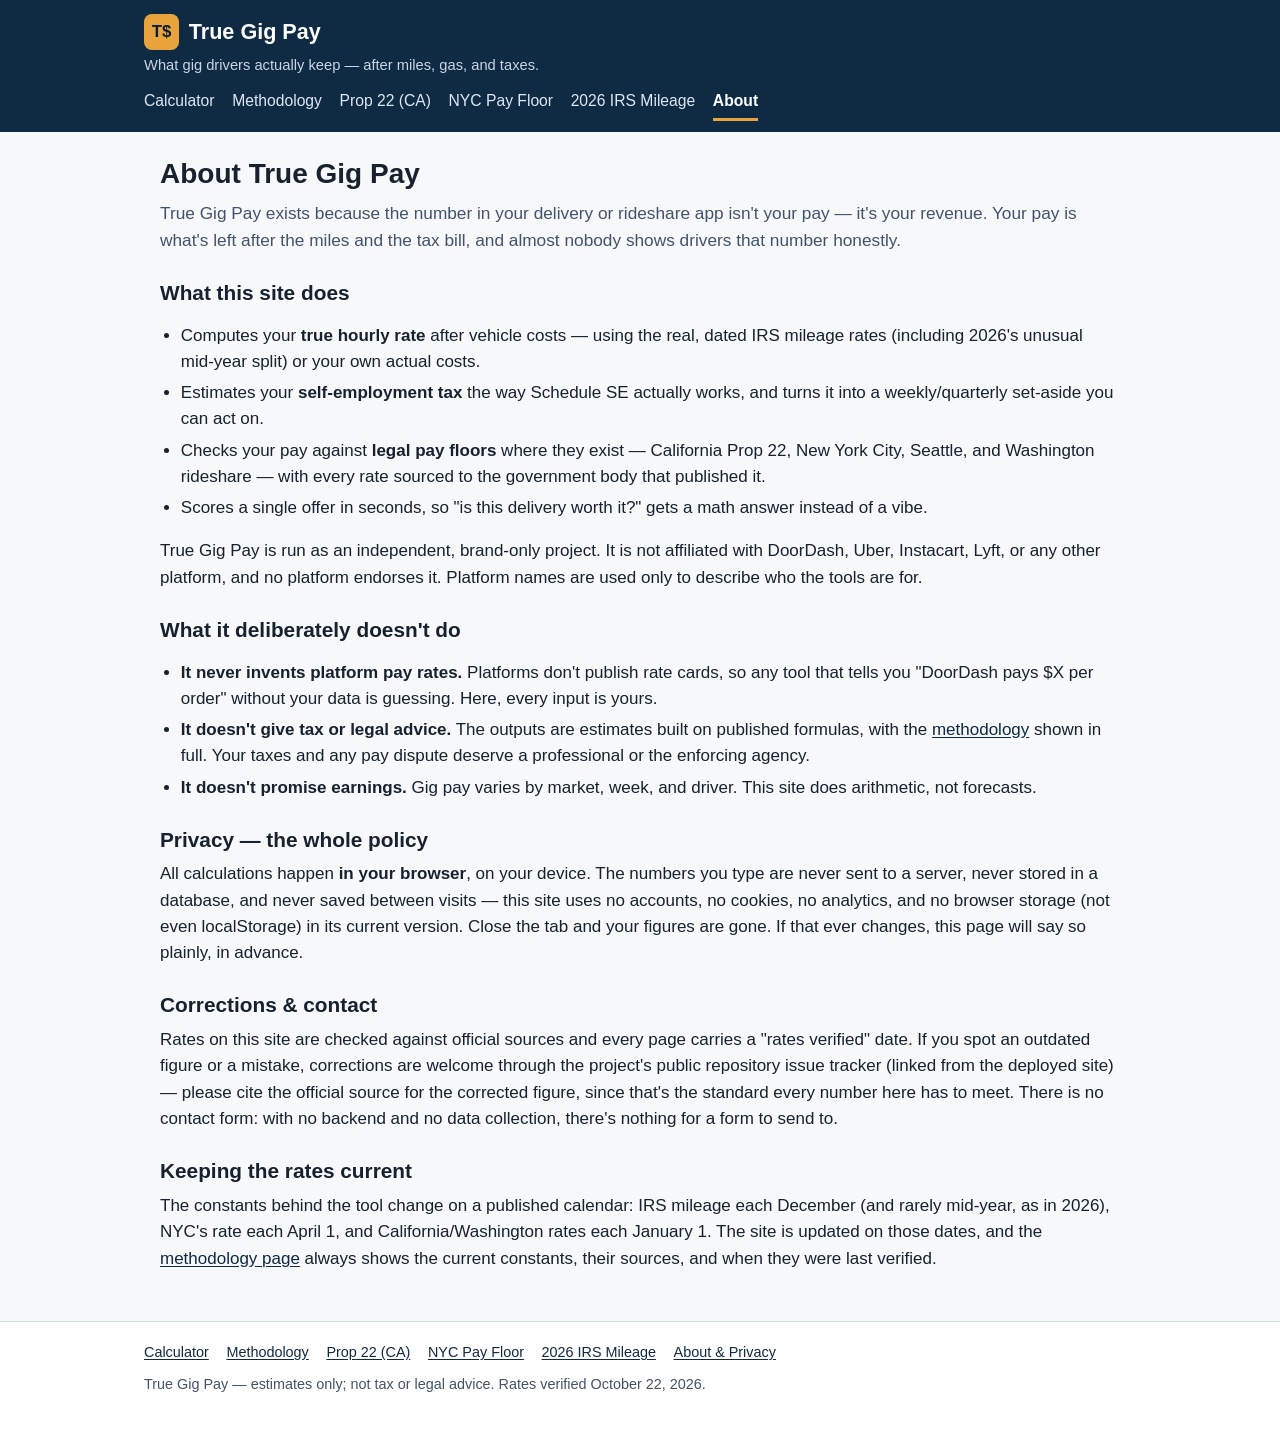
==== about.html @ 0ec1b2d3 "True Gig Pay v1.0 — initial site" ====
<!DOCTYPE html>
<html lang="en">
<head>
<meta charset="UTF-8">
<meta name="viewport" content="width=device-width, initial-scale=1.0">
<title>About True Gig Pay — What This Site Is, and Its Privacy Promise</title>
<meta name="description" content="True Gig Pay is a free, no-account calculator that shows gig drivers their true hourly rate after vehicle costs and self-employment tax. All math happens in your browser; no data is collected.">
<link rel="icon" href="favicon.svg" type="image/svg+xml">
<link rel="stylesheet" href="styles.css">
</head>
<body>
<a class="skip-link" href="#main">Skip to main content</a>
<header class="site-header">
  <div class="wrap">
    <a class="brand" href="index.html"><span class="mark" aria-hidden="true">T$</span> True Gig Pay</a>
    <p class="brand-tag">What gig drivers actually keep — after miles, gas, and taxes.</p>
    <nav class="main-nav" aria-label="Main">
      <a href="index.html">Calculator</a>
      <a href="methodology.html">Methodology</a>
      <a href="prop-22.html">Prop 22 (CA)</a>
      <a href="nyc-pay.html">NYC Pay Floor</a>
      <a href="irs-mileage.html">2026 IRS Mileage</a>
      <a href="about.html" aria-current="page">About</a>
    </nav>
  </div>
</header>

<main id="main">
  <h1>About True Gig Pay</h1>
  <p class="lede">True Gig Pay exists because the number in your delivery or rideshare app isn't your pay — it's your revenue. Your pay is what's left after the miles and the tax bill, and almost nobody shows drivers that number honestly.</p>

  <h2>What this site does</h2>
  <ul>
    <li>Computes your <strong>true hourly rate</strong> after vehicle costs — using the real, dated IRS mileage rates (including 2026's unusual mid-year split) or your own actual costs.</li>
    <li>Estimates your <strong>self-employment tax</strong> the way Schedule SE actually works, and turns it into a weekly/quarterly set-aside you can act on.</li>
    <li>Checks your pay against <strong>legal pay floors</strong> where they exist — California Prop 22, New York City, Seattle, and Washington rideshare — with every rate sourced to the government body that published it.</li>
    <li>Scores a single offer in seconds, so "is this delivery worth it?" gets a math answer instead of a vibe.</li>
  </ul>
  <p>True Gig Pay is run as an independent, brand-only project. It is not affiliated with DoorDash, Uber, Instacart, Lyft, or any other platform, and no platform endorses it. Platform names are used only to describe who the tools are for.</p>

  <h2>What it deliberately doesn't do</h2>
  <ul>
    <li><strong>It never invents platform pay rates.</strong> Platforms don't publish rate cards, so any tool that tells you "DoorDash pays $X per order" without your data is guessing. Here, every input is yours.</li>
    <li><strong>It doesn't give tax or legal advice.</strong> The outputs are estimates built on published formulas, with the <a href="methodology.html">methodology</a> shown in full. Your taxes and any pay dispute deserve a professional or the enforcing agency.</li>
    <li><strong>It doesn't promise earnings.</strong> Gig pay varies by market, week, and driver. This site does arithmetic, not forecasts.</li>
  </ul>

  <h2>Privacy — the whole policy</h2>
  <p>All calculations happen <strong>in your browser</strong>, on your device. The numbers you type are never sent to a server, never stored in a database, and never saved between visits — this site uses no accounts, no cookies, no analytics, and no browser storage (not even localStorage) in its current version. Close the tab and your figures are gone. If that ever changes, this page will say so plainly, in advance.</p>

  <h2>Corrections &amp; contact</h2>
  <p>Rates on this site are checked against official sources and every page carries a "rates verified" date. If you spot an outdated figure or a mistake, corrections are welcome through the project's public repository issue tracker (linked from the deployed site) — please cite the official source for the corrected figure, since that's the standard every number here has to meet. There is no contact form: with no backend and no data collection, there's nothing for a form to send to.</p>

  <h2>Keeping the rates current</h2>
  <p>The constants behind the tool change on a published calendar: IRS mileage each December (and rarely mid-year, as in 2026), NYC's rate each April 1, and California/Washington rates each January 1. The site is updated on those dates, and the <a href="methodology.html">methodology page</a> always shows the current constants, their sources, and when they were last verified.</p>
</main>

<footer class="site-footer">
  <div class="wrap">
    <nav aria-label="Footer">
      <a href="index.html">Calculator</a>
      <a href="methodology.html">Methodology</a>
      <a href="prop-22.html">Prop 22 (CA)</a>
      <a href="nyc-pay.html">NYC Pay Floor</a>
      <a href="irs-mileage.html">2026 IRS Mileage</a>
      <a href="about.html">About &amp; Privacy</a>
    </nav>
    <p>True Gig Pay — estimates only; not tax or legal advice. Rates verified October 22, 2026.</p>
  </div>
</footer>
</body>
</html>
---- styles.css ----
/* True Gig Pay — styles. Mobile-first, no frameworks, system fonts. */

:root {
  --ink: #17222e;
  --ink-soft: #43536a;
  --bg: #f6f8fa;
  --card: #ffffff;
  --navy: #0f2a43;
  --navy-dark: #0a1e31;
  --gold: #b97d16;
  --gold-bright: #e8a33d;
  --line: #d5dde5;
  --good: #146c2e;
  --bad: #b3261e;
  --warn: #8a5a00;
  --radius: 10px;
}

* { box-sizing: border-box; }

html { -webkit-text-size-adjust: 100%; }

body {
  margin: 0;
  font-family: -apple-system, BlinkMacSystemFont, "Segoe UI", Roboto, "Helvetica Neue", Arial, sans-serif;
  color: var(--ink);
  background: var(--bg);
  line-height: 1.55;
  font-size: 17px;
}

a { color: var(--navy); text-decoration: underline; text-underline-offset: 2px; }
a:hover { color: var(--gold); }

/* Visible keyboard focus everywhere */
a:focus-visible, button:focus-visible, input:focus-visible,
select:focus-visible, [tabindex]:focus-visible {
  outline: 3px solid var(--gold-bright);
  outline-offset: 2px;
}

.skip-link {
  position: absolute; left: -9999px; top: 0;
  background: var(--navy); color: #fff; padding: 0.6rem 1rem; z-index: 50;
}
.skip-link:focus { left: 0; color: #fff; }

/* Header / nav */
.site-header {
  background: var(--navy);
  color: #fff;
  padding: 0.9rem 1rem 0.7rem;
}
.site-header .wrap { max-width: 62rem; margin: 0 auto; }
.brand {
  display: flex; align-items: center; gap: 0.6rem;
  color: #fff; text-decoration: none; font-weight: 700; font-size: 1.35rem;
}
.brand:hover { color: #fff; }
.brand .mark {
  display: inline-flex; align-items: center; justify-content: center;
  width: 2.2rem; height: 2.2rem; border-radius: 8px;
  background: var(--gold-bright); color: var(--navy-dark);
  font-weight: 800; font-size: 1.05rem;
}
.brand-tag { color: #c8d6e4; font-size: 0.92rem; margin: 0.25rem 0 0.55rem; }
.main-nav { display: flex; flex-wrap: wrap; gap: 0.3rem 1.1rem; }
.main-nav a { color: #dce7f2; text-decoration: none; font-size: 0.98rem; padding: 0.25rem 0; }
.main-nav a:hover { color: var(--gold-bright); text-decoration: underline; }
.main-nav a[aria-current="page"] { color: #fff; font-weight: 700; border-bottom: 3px solid var(--gold-bright); }

main { max-width: 62rem; margin: 0 auto; padding: 1.2rem 1rem 2.5rem; }

h1 { font-size: 1.75rem; line-height: 1.2; margin: 0.4rem 0 0.6rem; }
h2 { font-size: 1.3rem; margin: 1.6rem 0 0.5rem; line-height: 1.25; }
h3 { font-size: 1.08rem; margin: 1.1rem 0 0.4rem; }
p { margin: 0.55rem 0; }
.lede { font-size: 1.08rem; color: var(--ink-soft); }
.small { font-size: 0.9rem; color: var(--ink-soft); }
ul, ol { padding-left: 1.3rem; }
li { margin: 0.3rem 0; }

/* Cards / tool sections */
.tool-card {
  background: var(--card);
  border: 1px solid var(--line);
  border-radius: var(--radius);
  padding: 1.1rem 1.1rem 1.25rem;
  margin: 1.2rem 0;
  box-shadow: 0 1px 3px rgba(15, 42, 67, 0.06);
}
.tool-card > h2 { margin-top: 0; }
fieldset { border: 1px solid var(--line); border-radius: var(--radius); padding: 0.9rem 1rem 1rem; margin: 1rem 0; }
legend { font-weight: 700; padding: 0 0.35rem; }

.grid { display: grid; grid-template-columns: 1fr; gap: 0.85rem; }
@media (min-width: 640px) {
  .grid { grid-template-columns: 1fr 1fr; }
  .grid .span-2 { grid-column: span 2; }
}

.field label { display: block; font-weight: 600; margin-bottom: 0.25rem; }
.field .hint { font-weight: 400; font-size: 0.88rem; color: var(--ink-soft); display: block; }
.field input, .field select {
  width: 100%;
  padding: 0.6rem 0.65rem;
  font-size: 1rem;
  border: 1.5px solid #93a5b8;
  border-radius: 8px;
  background: #fff;
  color: var(--ink);
}
.field input[aria-invalid="true"], .field select[aria-invalid="true"] { border-color: var(--bad); }
.field-error { color: var(--bad); font-size: 0.9rem; margin: 0.3rem 0 0; font-weight: 600; }

.radio-row { display: flex; flex-wrap: wrap; gap: 0.6rem 1.4rem; margin: 0.4rem 0; }
.radio-row label { display: inline-flex; gap: 0.45rem; align-items: center; font-weight: 600; }
.radio-row input { width: 1.15rem; height: 1.15rem; accent-color: var(--navy); }

.btn {
  display: inline-block;
  background: var(--navy); color: #fff;
  border: none; border-radius: 8px;
  font-size: 1.05rem; font-weight: 700;
  padding: 0.75rem 1.5rem; cursor: pointer; margin-top: 0.6rem;
}
.btn:hover { background: var(--navy-dark); }

.error-summary {
  border: 2px solid var(--bad); border-radius: var(--radius);
  background: #fdf1f0; padding: 0.8rem 1rem; margin: 1rem 0;
}
.error-summary p { margin: 0; font-weight: 700; color: var(--bad); }

/* Results */
.results { margin-top: 1.2rem; border-top: 3px solid var(--gold-bright); padding-top: 0.8rem; }
.results h3 { margin-top: 0; }
.result-table { width: 100%; border-collapse: collapse; }
.result-table th, .result-table td {
  text-align: left; padding: 0.45rem 0.4rem; border-bottom: 1px solid var(--line); vertical-align: top;
}
.result-table th { font-weight: 600; color: var(--ink-soft); width: 58%; }
.result-table td { font-weight: 700; text-align: right; white-space: nowrap; }
@media (max-width: 480px) {
  .result-table th { width: auto; }
  .result-table td { white-space: normal; }
}
.takehome {
  background: #eef5ee; border: 1px solid #bcd8c0; border-radius: var(--radius);
  padding: 0.85rem 1rem; margin-top: 1rem;
}
.takehome .big { font-size: 1.35rem; font-weight: 800; }
.verdict { font-weight: 700; }
.verdict.good { color: var(--good); }
.verdict.bad { color: var(--bad); }
.verdict.warn { color: var(--warn); }

/* Info / constants strip */
.constants {
  background: #fdf6e9; border: 1px solid #ecd9ac; border-radius: var(--radius);
  padding: 0.9rem 1.1rem; margin: 1.2rem 0; font-size: 0.95rem;
}
.constants h2 { font-size: 1.05rem; margin-top: 0; }
.disclaimer {
  border-left: 4px solid var(--gold);
  background: #fff; padding: 0.7rem 1rem; margin: 1.2rem 0; font-size: 0.95rem;
}

/* Content pages */
.content-table { width: 100%; border-collapse: collapse; margin: 0.8rem 0; font-size: 0.96rem; }
.content-table th, .content-table td { border: 1px solid var(--line); padding: 0.5rem 0.6rem; text-align: left; vertical-align: top; }
.content-table th { background: #eef2f6; }
.formula {
  background: #eef2f6; border-radius: var(--radius);
  padding: 0.85rem 1rem; font-weight: 600; margin: 0.8rem 0;
}
.cta-box {
  background: var(--navy); color: #fff; border-radius: var(--radius);
  padding: 1rem 1.2rem; margin: 1.5rem 0;
}
.cta-box a { color: var(--gold-bright); font-weight: 700; }
.cta-box p { margin: 0.3rem 0; }

/* Footer */
.site-footer {
  border-top: 1px solid var(--line);
  background: #fff;
  padding: 1.2rem 1rem 2rem;
  font-size: 0.9rem; color: var(--ink-soft);
}
.site-footer .wrap { max-width: 62rem; margin: 0 auto; }
.site-footer nav { display: flex; flex-wrap: wrap; gap: 0.3rem 1.1rem; margin-bottom: 0.6rem; }

[hidden] { display: none !important; }
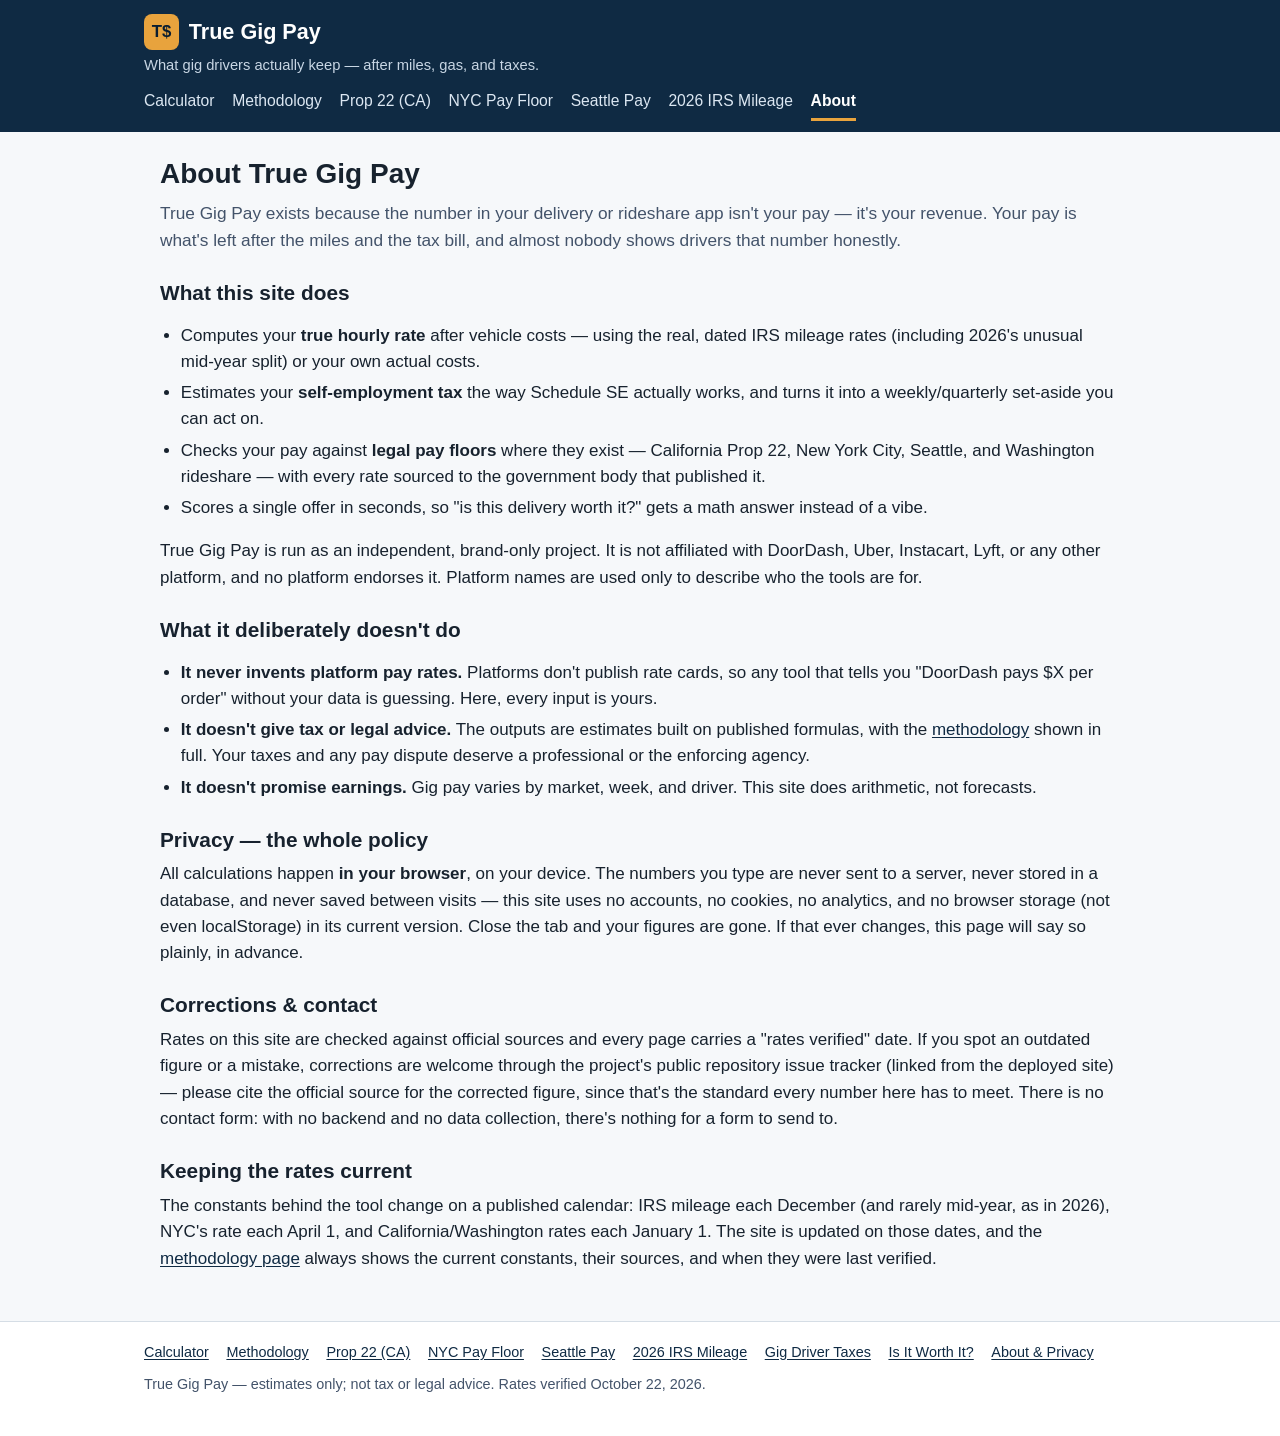
==== commit c0609839: "Phase 4 batch A: Seattle pay, gig driver taxes, worth-it guides" ====
--- a/about.html
+++ b/about.html
@@ -19,6 +19,7 @@
       <a href="methodology.html">Methodology</a>
       <a href="prop-22.html">Prop 22 (CA)</a>
       <a href="nyc-pay.html">NYC Pay Floor</a>
+      <a href="seattle-pay.html">Seattle Pay</a>
       <a href="irs-mileage.html">2026 IRS Mileage</a>
       <a href="about.html" aria-current="page">About</a>
     </nav>
@@ -62,7 +63,10 @@
       <a href="methodology.html">Methodology</a>
       <a href="prop-22.html">Prop 22 (CA)</a>
       <a href="nyc-pay.html">NYC Pay Floor</a>
+      <a href="seattle-pay.html">Seattle Pay</a>
       <a href="irs-mileage.html">2026 IRS Mileage</a>
+      <a href="gig-driver-taxes.html">Gig Driver Taxes</a>
+      <a href="is-it-worth-it.html">Is It Worth It?</a>
       <a href="about.html">About &amp; Privacy</a>
     </nav>
     <p>True Gig Pay — estimates only; not tax or legal advice. Rates verified October 22, 2026.</p>
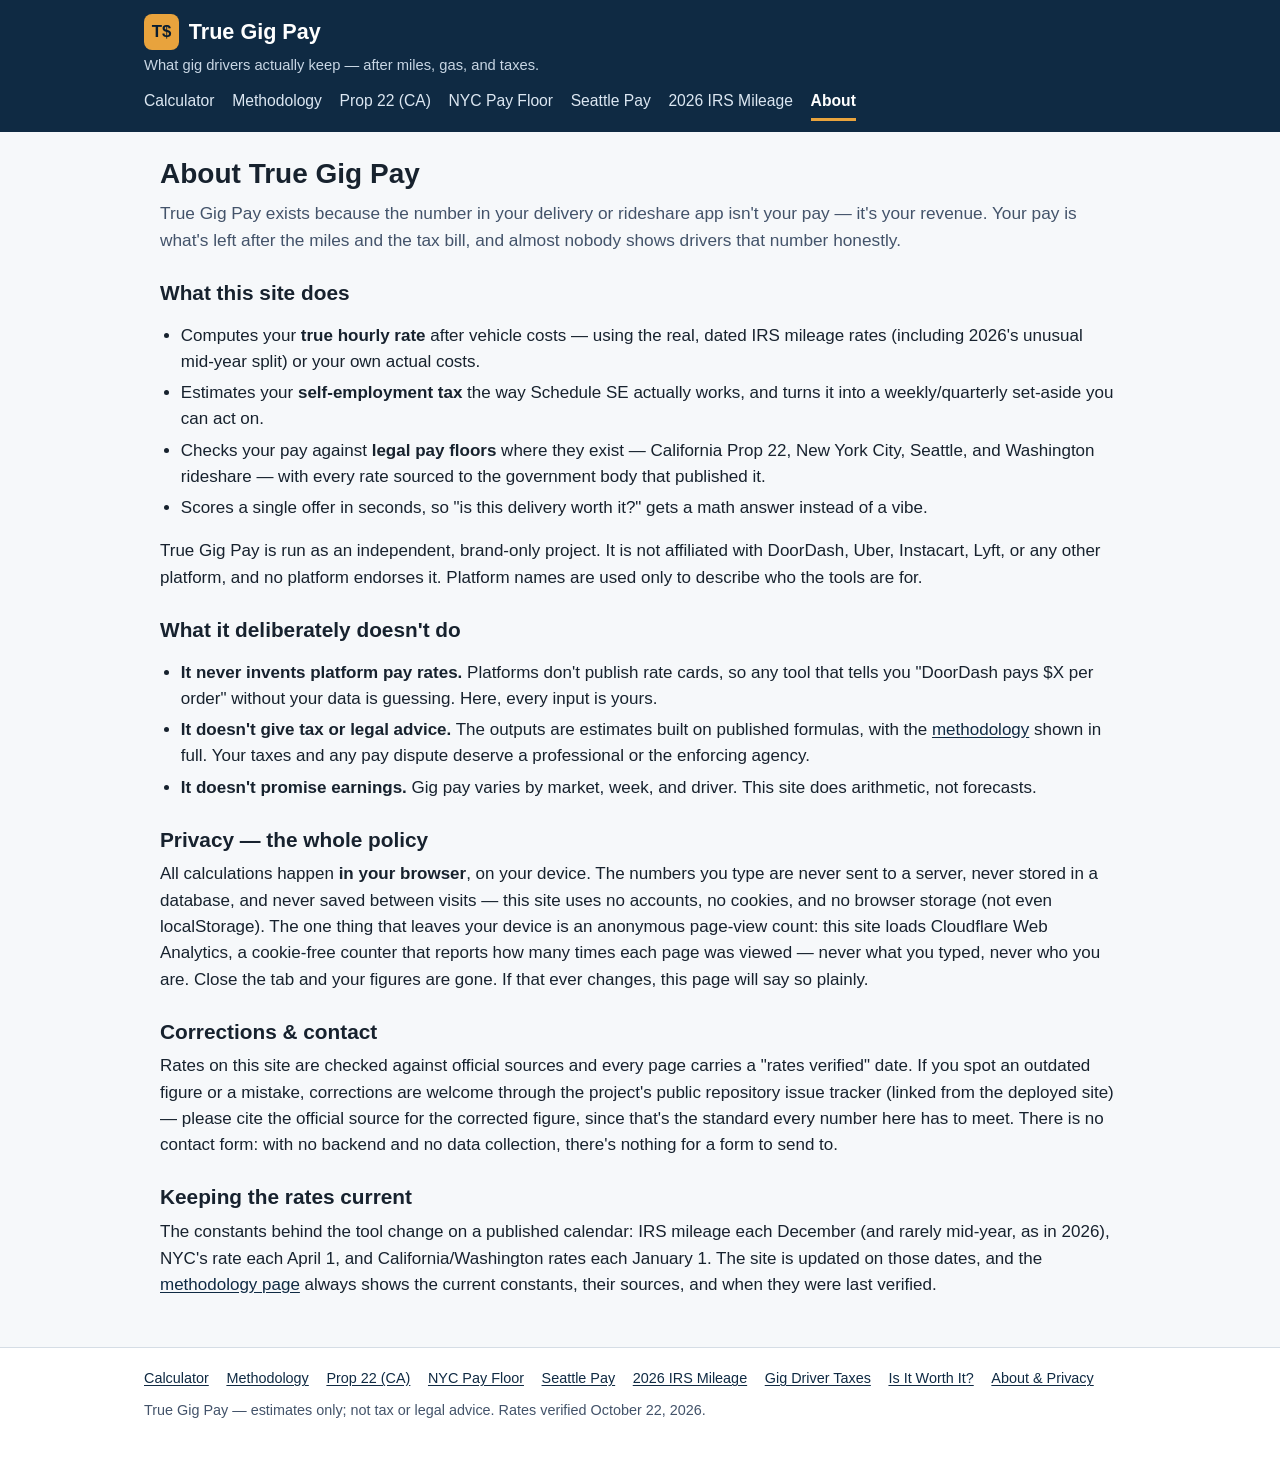
==== commit be4266bf: "Add Web Analytics beacon + privacy disclosure" ====
--- a/about.html
+++ b/about.html
@@ -47,7 +47,7 @@
   </ul>
 
   <h2>Privacy — the whole policy</h2>
-  <p>All calculations happen <strong>in your browser</strong>, on your device. The numbers you type are never sent to a server, never stored in a database, and never saved between visits — this site uses no accounts, no cookies, no analytics, and no browser storage (not even localStorage) in its current version. Close the tab and your figures are gone. If that ever changes, this page will say so plainly, in advance.</p>
+  <p>All calculations happen <strong>in your browser</strong>, on your device. The numbers you type are never sent to a server, never stored in a database, and never saved between visits — this site uses no accounts, no cookies, and no browser storage (not even localStorage). The one thing that leaves your device is an anonymous page-view count: this site loads Cloudflare Web Analytics, a cookie-free counter that reports how many times each page was viewed — never what you typed, never who you are. Close the tab and your figures are gone. If that ever changes, this page will say so plainly.</p>
 
   <h2>Corrections &amp; contact</h2>
   <p>Rates on this site are checked against official sources and every page carries a "rates verified" date. If you spot an outdated figure or a mistake, corrections are welcome through the project's public repository issue tracker (linked from the deployed site) — please cite the official source for the corrected figure, since that's the standard every number here has to meet. There is no contact form: with no backend and no data collection, there's nothing for a form to send to.</p>
@@ -72,5 +72,6 @@
     <p>True Gig Pay — estimates only; not tax or legal advice. Rates verified October 22, 2026.</p>
   </div>
 </footer>
+<!-- Cloudflare Web Analytics --><script type='module' src='https://static.cloudflareinsights.com/beacon.min.js' data-cf-beacon='{"token": "f1c71cf0523546df90620f32779128f7"}'></script><!-- End Cloudflare Web Analytics -->
 </body>
 </html>
